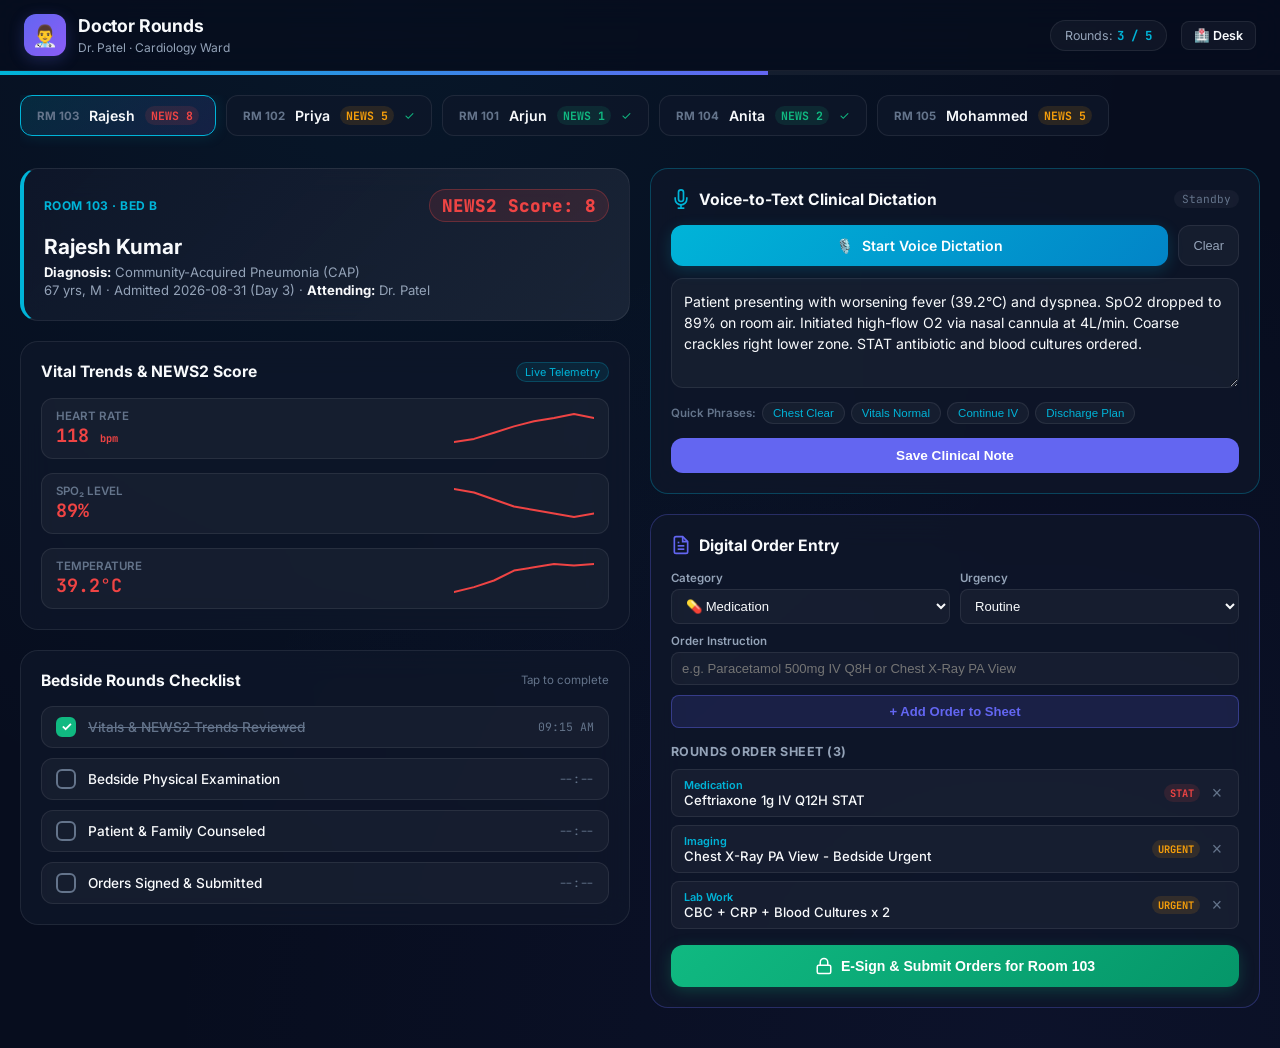
==== dashboards/doctor-rounds/index.html @ c9530bf9 "Add Doctor Rounds App dashboard with Web Speech dictation, digital order entry, and bedside checklis" ====
<!DOCTYPE html>
<html lang="en">
<head>
    <meta charset="UTF-8">
    <meta name="viewport" content="width=device-width, initial-scale=1.0">
    <meta name="description" content="Doctor Rounds App — Mobile-optimized bedside rounding tool with Web Speech dictation and digital order entry.">
    <title>Doctor Rounds — Smart Hospital</title>
    <link rel="preconnect" href="https://fonts.googleapis.com">
    <link rel="preconnect" href="https://fonts.gstatic.com" crossorigin>
    <link href="https://fonts.googleapis.com/css2?family=Inter:wght@400;500;600;700;800&family=JetBrains+Mono:wght@400;500;600&display=swap" rel="stylesheet">
    <link rel="stylesheet" href="style.css">
    <link rel="icon" href="data:image/svg+xml,<svg xmlns='http://www.w3.org/2000/svg' viewBox='0 0 100 100'><text y='.9em' font-size='90'>👨‍⚕️</text></svg>">
</head>
<body>
    <!-- App Header -->
    <header class="app-header">
        <div class="header-left">
            <div class="doctor-badge">👨‍⚕️</div>
            <div class="header-titles">
                <h1>Doctor Rounds</h1>
                <span class="doctor-name">Dr. Patel · Cardiology Ward</span>
            </div>
        </div>
        <div class="header-right">
            <div class="rounds-progress-pill">
                <span>Rounds: </span>
                <strong id="progress-count">3 / 12</strong>
            </div>
            <a href="../../index.html" class="nav-btn-link" title="Nurse Command Desk">🏥 Desk</a>
        </div>
    </header>

    <!-- Progress Bar -->
    <div class="progress-bar-container">
        <div class="progress-bar-fill" id="progress-bar-fill" style="width: 25%;"></div>
    </div>

    <!-- Main Container -->
    <main class="main-container">
        <!-- Patient Selector Carousel / Tabs -->
        <section class="patient-selector-bar" id="patient-selector-bar">
            <!-- Populated by JS -->
        </section>

        <!-- Active Patient View -->
        <div class="rounding-grid" id="rounding-grid">
            <!-- Left Panel: Patient Summary & Vital Trends -->
            <div class="grid-col patient-summary-col">
                <!-- Patient Info Card -->
                <div class="card patient-card" id="active-patient-card">
                    <!-- Populated by JS -->
                </div>

                <!-- Vital Sign Trends -->
                <div class="card">
                    <div class="card-header">
                        <h3>Vital Trends & NEWS2 Score</h3>
                        <span class="badge-live">Live Telemetry</span>
                    </div>
                    <div class="vital-sparkline-group" id="vital-sparkline-group">
                        <!-- Populated by JS -->
                    </div>
                </div>

                <!-- Rounds Checklist -->
                <div class="card">
                    <div class="card-header">
                        <h3>Bedside Rounds Checklist</h3>
                        <span class="card-subtitle">Tap to complete</span>
                    </div>
                    <div class="checklist" id="rounds-checklist">
                        <label class="check-item">
                            <input type="checkbox" id="chk-vitals" checked>
                            <span class="checkmark"></span>
                            <span class="check-text">Vitals & NEWS2 Trends Reviewed</span>
                            <span class="check-time" id="time-chk-vitals">09:15 AM</span>
                        </label>
                        <label class="check-item">
                            <input type="checkbox" id="chk-exam">
                            <span class="checkmark"></span>
                            <span class="check-text">Bedside Physical Examination</span>
                            <span class="check-time" id="time-chk-exam">--:--</span>
                        </label>
                        <label class="check-item">
                            <input type="checkbox" id="chk-counsel">
                            <span class="checkmark"></span>
                            <span class="check-text">Patient & Family Counseled</span>
                            <span class="check-time" id="time-chk-counsel">--:--</span>
                        </label>
                        <label class="check-item">
                            <input type="checkbox" id="chk-orders">
                            <span class="checkmark"></span>
                            <span class="check-text">Orders Signed & Submitted</span>
                            <span class="check-time" id="time-chk-orders">--:--</span>
                        </label>
                    </div>
                </div>
            </div>

            <!-- Right Panel: Voice Dictation & Digital Orders -->
            <div class="grid-col actions-col">
                <!-- Voice-to-Text Clinical Dictation -->
                <div class="card dictation-card">
                    <div class="card-header">
                        <div class="card-title">
                            <svg width="20" height="20" viewBox="0 0 24 24" fill="none" stroke="#00b4d8" stroke-width="2">
                                <path d="M12 1a3 3 0 0 0-3 3v8a3 3 0 0 0 6 0V4a3 3 0 0 0-3-3z"/>
                                <path d="M19 10v2a7 7 0 0 1-14 0v-2"/>
                                <line x1="12" y1="19" x2="12" y2="23"/>
                                <line x1="8" y1="23" x2="16" y2="23"/>
                            </svg>
                            <h3>Voice-to-Text Clinical Dictation</h3>
                        </div>
                        <span class="speech-status-badge" id="speech-status-badge">Standby</span>
                    </div>

                    <div class="dictation-toolbar">
                        <button class="btn-dictate" id="btn-dictate">
                            <span class="mic-icon">🎙️</span>
                            <span id="btn-dictate-label">Start Voice Dictation</span>
                        </button>
                        <button class="btn-clear" id="btn-clear-dictation" title="Clear Notes">Clear</button>
                    </div>

                    <div class="dictation-box-container">
                        <textarea id="dictation-textarea" class="dictation-textarea" placeholder="Tap 'Start Voice Dictation' to dictate clinical notes hands-free, or type notes here..."></textarea>
                    </div>

                    <div class="quick-phrase-tags">
                        <span class="phrase-label">Quick Phrases:</span>
                        <button class="tag-btn" data-phrase="Patient chest clear to auscultation. ">Chest Clear</button>
                        <button class="tag-btn" data-phrase="Afebrile, vital signs within target limits. ">Vitals Normal</button>
                        <button class="tag-btn" data-phrase="Continue IV Antibiotic protocol for 48h. ">Continue IV</button>
                        <button class="tag-btn" data-phrase="Plan for discharge evaluation tomorrow. ">Discharge Plan</button>
                    </div>

                    <div class="dictation-actions">
                        <button class="btn-primary" id="btn-save-note">Save Clinical Note</button>
                    </div>
                </div>

                <!-- Digital Order Entry & E-Sign -->
                <div class="card orders-card">
                    <div class="card-header">
                        <div class="card-title">
                            <svg width="20" height="20" viewBox="0 0 24 24" fill="none" stroke="#6366f1" stroke-width="2">
                                <path d="M14 2H6a2 2 0 0 0-2 2v16a2 2 0 0 0 2 2h12a2 2 0 0 0 2-2V8z"/>
                                <polyline points="14 2 14 8 20 8"/>
                                <line x1="16" y1="13" x2="8" y2="13"/>
                                <line x1="16" y1="17" x2="8" y2="17"/>
                                <polyline points="10 9 9 9 8 9"/>
                            </svg>
                            <h3>Digital Order Entry</h3>
                        </div>
                    </div>

                    <!-- New Order Form -->
                    <form id="order-form" class="order-form">
                        <div class="form-row">
                            <div class="form-group flex-1">
                                <label for="order-category">Category</label>
                                <select id="order-category" class="form-select">
                                    <option value="Medication">💊 Medication</option>
                                    <option value="Lab Work">🔬 Lab Work</option>
                                    <option value="Imaging">🩻 Imaging / Radiology</option>
                                    <option value="Consultation">👨‍⚕️ Specialist Consult</option>
                                    <option value="Nursing Care">🩺 Nursing Procedure</option>
                                </select>
                            </div>
                            <div class="form-group flex-1">
                                <label for="order-urgency">Urgency</label>
                                <select id="order-urgency" class="form-select">
                                    <option value="Routine">Routine</option>
                                    <option value="URGENT">🟡 URGENT</option>
                                    <option value="STAT">🔴 STAT (Immediate)</option>
                                </select>
                            </div>
                        </div>

                        <div class="form-group">
                            <label for="order-details">Order Instruction</label>
                            <input type="text" id="order-details" class="form-input" placeholder="e.g. Paracetamol 500mg IV Q8H or Chest X-Ray PA View" required>
                        </div>

                        <button type="submit" class="btn-add-order">+ Add Order to Sheet</button>
                    </form>

                    <!-- Active Orders Sheet -->
                    <div class="orders-sheet">
                        <div class="sheet-title">Rounds Order Sheet (<span id="order-count">2</span>)</div>
                        <div class="order-list" id="order-list">
                            <!-- Populated by JS -->
                        </div>
                    </div>

                    <!-- Digital Sign-Off Button -->
                    <div class="esign-container">
                        <button class="btn-esign" id="btn-esign">
                            <svg width="18" height="18" viewBox="0 0 24 24" fill="none" stroke="currentColor" stroke-width="2">
                                <rect x="3" y="11" width="18" height="11" rx="2" ry="2"/>
                                <path d="M7 11V7a5 5 0 0 1 10 0v4"/>
                            </svg>
                            <span>E-Sign & Submit Orders for Room <span id="esign-room">103</span></span>
                        </button>
                    </div>
                </div>
            </div>
        </div>
    </main>

    <script src="app.js"></script>
</body>
</html>
---- dashboards/doctor-rounds/style.css ----
/* ============================================
   DOCTOR ROUNDS APP — Design System
   AI-Powered Smart Hospital Room
   ============================================ */

/* --- Custom Properties --- */
:root {
    --bg-dark: #070d1e;
    --bg-card: rgba(15, 23, 42, 0.75);
    --bg-card-hover: rgba(22, 33, 62, 0.85);
    --bg-glass: rgba(255, 255, 255, 0.04);
    
    --border-light: rgba(255, 255, 255, 0.08);
    --border-focus: rgba(0, 180, 216, 0.5);

    --text-main: #f8fafc;
    --text-sub: #94a3b8;
    --text-muted: #64748b;

    --accent-teal: #00b4d8;
    --accent-blue: #3b82f6;
    --accent-indigo: #6366f1;
    --accent-purple: #8b5cf6;

    --status-low: #10b981;
    --status-low-bg: rgba(16, 185, 129, 0.12);

    --status-medium: #f59e0b;
    --status-medium-bg: rgba(245, 158, 11, 0.12);

    --status-high: #ef4444;
    --status-high-bg: rgba(239, 68, 68, 0.12);

    --font-sans: 'Inter', system-ui, -apple-system, sans-serif;
    --font-mono: 'JetBrains Mono', monospace;

    --radius-sm: 8px;
    --radius-md: 12px;
    --radius-lg: 18px;
    --radius-full: 9999px;
}

*, *::before, *::after {
    box-sizing: border-box;
    margin: 0;
    padding: 0;
}

body {
    font-family: var(--font-sans);
    background: var(--bg-dark);
    color: var(--text-main);
    min-height: 100vh;
    overflow-x: hidden;
    background-image: 
        radial-gradient(ellipse at 30% 0%, rgba(0, 180, 216, 0.06) 0%, transparent 60%),
        radial-gradient(ellipse at 80% 100%, rgba(99, 102, 241, 0.06) 0%, transparent 60%);
    -webkit-font-smoothing: antialiased;
}

/* App Header */
.app-header {
    display: flex;
    align-items: center;
    justify-content: space-between;
    padding: 14px 24px;
    background: rgba(7, 13, 30, 0.85);
    backdrop-filter: blur(16px);
    border-bottom: 1px solid var(--border-light);
    position: sticky;
    top: 0;
    z-index: 100;
}

.header-left {
    display: flex;
    align-items: center;
    gap: 12px;
}

.doctor-badge {
    width: 42px;
    height: 42px;
    border-radius: var(--radius-md);
    background: linear-gradient(135deg, var(--accent-indigo), var(--accent-purple));
    display: flex;
    align-items: center;
    justify-content: center;
    font-size: 1.3rem;
    box-shadow: 0 4px 15px rgba(99, 102, 241, 0.25);
}

.header-titles h1 {
    font-size: 1.1rem;
    font-weight: 700;
    letter-spacing: -0.01em;
}

.doctor-name {
    font-size: 0.75rem;
    color: var(--text-sub);
}

.header-right {
    display: flex;
    align-items: center;
    gap: 14px;
}

.rounds-progress-pill {
    background: var(--bg-glass);
    border: 1px solid var(--border-light);
    border-radius: var(--radius-full);
    padding: 6px 14px;
    font-size: 0.78rem;
    color: var(--text-sub);
}

.rounds-progress-pill strong {
    color: var(--accent-teal);
    font-family: var(--font-mono);
}

.nav-btn-link {
    background: var(--bg-glass);
    border: 1px solid var(--border-light);
    border-radius: var(--radius-sm);
    padding: 6px 12px;
    color: var(--text-main);
    text-decoration: none;
    font-size: 0.78rem;
    font-weight: 600;
    transition: all 0.2s ease;
}

.nav-btn-link:hover {
    background: rgba(0, 180, 216, 0.15);
    border-color: var(--accent-teal);
    color: var(--accent-teal);
}

/* Progress Bar */
.progress-bar-container {
    height: 4px;
    background: rgba(255, 255, 255, 0.05);
    width: 100%;
}

.progress-bar-fill {
    height: 100%;
    background: linear-gradient(90deg, var(--accent-teal), var(--accent-indigo));
    transition: width 0.4s ease;
}

/* Main Layout */
.main-container {
    max-width: 1280px;
    margin: 0 auto;
    padding: 20px;
}

/* Patient Selector Horizontal Scrollbar */
.patient-selector-bar {
    display: flex;
    gap: 10px;
    overflow-x: auto;
    padding-bottom: 12px;
    margin-bottom: 20px;
    scrollbar-width: thin;
}

.patient-tab {
    display: flex;
    align-items: center;
    gap: 10px;
    padding: 10px 16px;
    background: var(--bg-card);
    border: 1px solid var(--border-light);
    border-radius: var(--radius-md);
    cursor: pointer;
    white-space: nowrap;
    transition: all 0.2s ease;
    flex-shrink: 0;
}

.patient-tab:hover {
    background: var(--bg-card-hover);
    border-color: rgba(255, 255, 255, 0.15);
}

.patient-tab.active {
    background: linear-gradient(135deg, rgba(0, 180, 216, 0.15), rgba(99, 102, 241, 0.15));
    border-color: var(--accent-teal);
    box-shadow: 0 0 15px rgba(0, 180, 216, 0.15);
}

.patient-tab .tab-room {
    font-size: 0.72rem;
    font-weight: 700;
    color: var(--text-muted);
    text-transform: uppercase;
}

.patient-tab .tab-name {
    font-size: 0.88rem;
    font-weight: 600;
}

.patient-tab .tab-news {
    font-family: var(--font-mono);
    font-size: 0.72rem;
    font-weight: 700;
    padding: 2px 6px;
    border-radius: var(--radius-full);
}

.tab-news.high { background: var(--status-high-bg); color: var(--status-high); }
.tab-news.medium { background: var(--status-medium-bg); color: var(--status-medium); }
.tab-news.low { background: var(--status-low-bg); color: var(--status-low); }

/* Rounding Grid */
.rounding-grid {
    display: grid;
    grid-template-columns: 1fr 1fr;
    gap: 20px;
}

/* Card Base */
.card {
    background: var(--bg-card);
    backdrop-filter: blur(16px);
    border: 1px solid var(--border-light);
    border-radius: var(--radius-lg);
    padding: 20px;
    margin-bottom: 20px;
}

.card-header {
    display: flex;
    align-items: center;
    justify-content: space-between;
    margin-bottom: 16px;
}

.card-header h3 {
    font-size: 0.98rem;
    font-weight: 700;
}

.card-title {
    display: flex;
    align-items: center;
    gap: 8px;
}

.card-subtitle {
    font-size: 0.72rem;
    color: var(--text-muted);
}

.badge-live {
    font-size: 0.68rem;
    color: var(--accent-teal);
    background: rgba(0, 180, 216, 0.1);
    border: 1px solid rgba(0, 180, 216, 0.25);
    border-radius: var(--radius-full);
    padding: 2px 8px;
}

/* Active Patient Card */
.patient-card {
    background: linear-gradient(135deg, rgba(15, 23, 42, 0.9), rgba(30, 41, 59, 0.8));
    border-left: 4px solid var(--accent-teal);
}

.patient-header-top {
    display: flex;
    align-items: center;
    justify-content: space-between;
    margin-bottom: 12px;
}

.p-room-badge {
    font-size: 0.75rem;
    font-weight: 700;
    color: var(--accent-teal);
    text-transform: uppercase;
    letter-spacing: 0.04em;
}

.p-news-large {
    font-family: var(--font-mono);
    font-size: 1.1rem;
    font-weight: 800;
    padding: 4px 12px;
    border-radius: var(--radius-full);
}

.p-news-large.high { background: var(--status-high-bg); color: var(--status-high); border: 1px solid rgba(239, 68, 68, 0.3); }
.p-news-large.medium { background: var(--status-medium-bg); color: var(--status-medium); border: 1px solid rgba(245, 158, 11, 0.3); }
.p-news-large.low { background: var(--status-low-bg); color: var(--status-low); border: 1px solid rgba(16, 185, 129, 0.3); }

.p-name {
    font-size: 1.3rem;
    font-weight: 700;
    margin-bottom: 4px;
}

.p-details {
    font-size: 0.82rem;
    color: var(--text-sub);
    line-height: 1.4;
}

.p-details strong {
    color: var(--text-main);
}

/* Sparklines in rounds */
.vital-sparkline-group {
    display: flex;
    flex-direction: column;
    gap: 14px;
}

.vital-spark-row {
    display: flex;
    align-items: center;
    justify-content: space-between;
    padding: 10px 14px;
    background: var(--bg-glass);
    border: 1px solid var(--border-light);
    border-radius: var(--radius-md);
}

.v-label-group {
    display: flex;
    flex-direction: column;
    min-width: 90px;
}

.v-name {
    font-size: 0.72rem;
    font-weight: 600;
    color: var(--text-muted);
    text-transform: uppercase;
}

.v-val {
    font-family: var(--font-mono);
    font-size: 1.15rem;
    font-weight: 700;
}

.v-val.danger { color: var(--status-high); }
.v-val.warning { color: var(--status-medium); }

.v-spark-canvas {
    width: 140px;
    height: 32px;
}

/* Checklist */
.checklist {
    display: flex;
    flex-direction: column;
    gap: 10px;
}

.check-item {
    display: flex;
    align-items: center;
    gap: 12px;
    padding: 10px 14px;
    background: var(--bg-glass);
    border: 1px solid var(--border-light);
    border-radius: var(--radius-md);
    cursor: pointer;
    user-select: none;
    transition: all 0.2s ease;
}

.check-item:hover {
    background: rgba(255, 255, 255, 0.06);
}

.check-item input {
    display: none;
}

.checkmark {
    width: 20px;
    height: 20px;
    border-radius: 6px;
    border: 2px solid var(--text-muted);
    display: flex;
    align-items: center;
    justify-content: center;
    transition: all 0.2s ease;
    flex-shrink: 0;
}

.check-item input:checked + .checkmark {
    background: var(--status-low);
    border-color: var(--status-low);
}

.check-item input:checked + .checkmark::after {
    content: '✓';
    color: white;
    font-size: 0.8rem;
    font-weight: 700;
}

.check-text {
    font-size: 0.85rem;
    font-weight: 500;
    flex: 1;
}

.check-item input:checked ~ .check-text {
    color: var(--text-muted);
    text-decoration: line-through;
}

.check-time {
    font-family: var(--font-mono);
    font-size: 0.72rem;
    color: var(--text-muted);
}

/* Voice Dictation */
.dictation-card {
    border-color: rgba(0, 180, 216, 0.3);
}

.speech-status-badge {
    font-size: 0.7rem;
    padding: 2px 8px;
    border-radius: var(--radius-full);
    background: var(--bg-glass);
    color: var(--text-muted);
    font-family: var(--font-mono);
}

.speech-status-badge.recording {
    background: rgba(239, 68, 68, 0.15);
    color: var(--status-high);
    border: 1px solid rgba(239, 68, 68, 0.3);
    animation: pulse 1.5s infinite;
}

@keyframes pulse {
    0%, 100% { opacity: 1; }
    50% { opacity: 0.5; }
}

.dictation-toolbar {
    display: flex;
    gap: 10px;
    margin-bottom: 12px;
}

.btn-dictate {
    flex: 1;
    display: flex;
    align-items: center;
    justify-content: center;
    gap: 8px;
    background: linear-gradient(135deg, var(--accent-teal), #0284c7);
    color: white;
    border: none;
    border-radius: var(--radius-md);
    padding: 12px;
    font-family: var(--font-sans);
    font-size: 0.88rem;
    font-weight: 600;
    cursor: pointer;
    transition: all 0.2s ease;
    box-shadow: 0 4px 15px rgba(0, 180, 216, 0.2);
}

.btn-dictate:hover {
    box-shadow: 0 6px 20px rgba(0, 180, 216, 0.35);
}

.btn-dictate.recording {
    background: linear-gradient(135deg, #ef4444, #dc2626);
    box-shadow: 0 4px 15px rgba(239, 68, 68, 0.3);
}

.btn-clear {
    background: var(--bg-glass);
    border: 1px solid var(--border-light);
    color: var(--text-sub);
    border-radius: var(--radius-md);
    padding: 0 14px;
    font-size: 0.8rem;
    cursor: pointer;
}

.dictation-textarea {
    width: 100%;
    min-height: 110px;
    background: var(--bg-glass);
    border: 1px solid var(--border-light);
    border-radius: var(--radius-md);
    padding: 12px;
    color: var(--text-main);
    font-family: var(--font-sans);
    font-size: 0.88rem;
    line-height: 1.5;
    outline: none;
    resize: vertical;
    transition: border-color 0.2s;
}

.dictation-textarea:focus {
    border-color: var(--accent-teal);
}

.quick-phrase-tags {
    display: flex;
    align-items: center;
    gap: 6px;
    flex-wrap: wrap;
    margin: 10px 0 14px;
}

.phrase-label {
    font-size: 0.72rem;
    color: var(--text-muted);
    font-weight: 600;
}

.tag-btn {
    background: var(--bg-glass);
    border: 1px solid var(--border-light);
    border-radius: var(--radius-full);
    color: var(--accent-teal);
    font-size: 0.72rem;
    padding: 4px 10px;
    cursor: pointer;
    transition: all 0.2s ease;
}

.tag-btn:hover {
    background: rgba(0, 180, 216, 0.12);
    border-color: var(--accent-teal);
}

.btn-primary {
    width: 100%;
    background: var(--accent-indigo);
    color: white;
    border: none;
    border-radius: var(--radius-md);
    padding: 10px;
    font-size: 0.85rem;
    font-weight: 600;
    cursor: pointer;
}

/* Digital Orders */
.orders-card {
    border-color: rgba(99, 102, 241, 0.3);
}

.order-form {
    display: flex;
    flex-direction: column;
    gap: 10px;
    margin-bottom: 16px;
}

.form-row {
    display: flex;
    gap: 10px;
}

.flex-1 { flex: 1; }

.form-group label {
    display: block;
    font-size: 0.72rem;
    font-weight: 600;
    color: var(--text-sub);
    margin-bottom: 4px;
}

.form-select, .form-input {
    width: 100%;
    background: var(--bg-glass);
    border: 1px solid var(--border-light);
    border-radius: var(--radius-sm);
    padding: 8px 10px;
    color: var(--text-main);
    font-size: 0.82rem;
    outline: none;
}

.form-select option {
    background: #0f172a;
}

.btn-add-order {
    background: rgba(99, 102, 241, 0.15);
    border: 1px solid rgba(99, 102, 241, 0.4);
    color: var(--accent-indigo);
    border-radius: var(--radius-sm);
    padding: 8px;
    font-size: 0.82rem;
    font-weight: 600;
    cursor: pointer;
    transition: all 0.2s;
}

.btn-add-order:hover {
    background: rgba(99, 102, 241, 0.25);
}

/* Order List */
.sheet-title {
    font-size: 0.78rem;
    font-weight: 700;
    color: var(--text-sub);
    text-transform: uppercase;
    letter-spacing: 0.04em;
    margin-bottom: 10px;
}

.order-list {
    display: flex;
    flex-direction: column;
    gap: 8px;
    max-height: 180px;
    overflow-y: auto;
    margin-bottom: 16px;
}

.order-item {
    display: flex;
    align-items: center;
    justify-content: space-between;
    padding: 8px 12px;
    background: var(--bg-glass);
    border: 1px solid var(--border-light);
    border-radius: var(--radius-sm);
}

.order-info {
    display: flex;
    flex-direction: column;
}

.order-cat {
    font-size: 0.68rem;
    font-weight: 600;
    color: var(--accent-teal);
}

.order-text {
    font-size: 0.82rem;
    font-weight: 500;
}

.order-urgency-tag {
    font-size: 0.65rem;
    font-weight: 700;
    padding: 2px 6px;
    border-radius: var(--radius-full);
    font-family: var(--font-mono);
}

.order-urgency-tag.STAT { background: var(--status-high-bg); color: var(--status-high); }
.order-urgency-tag.URGENT { background: var(--status-medium-bg); color: var(--status-medium); }
.order-urgency-tag.Routine { background: rgba(255, 255, 255, 0.06); color: var(--text-sub); }

.btn-remove-order {
    background: none;
    border: none;
    color: var(--text-muted);
    cursor: pointer;
    font-size: 1.1rem;
    padding: 0 4px;
}

.btn-remove-order:hover {
    color: var(--status-high);
}

.btn-esign {
    width: 100%;
    display: flex;
    align-items: center;
    justify-content: center;
    gap: 8px;
    background: linear-gradient(135deg, var(--status-low), #059669);
    color: white;
    border: none;
    border-radius: var(--radius-md);
    padding: 12px;
    font-size: 0.88rem;
    font-weight: 700;
    cursor: pointer;
    box-shadow: 0 4px 15px rgba(16, 185, 129, 0.25);
    transition: all 0.2s ease;
}

.btn-esign:hover {
    box-shadow: 0 6px 20px rgba(16, 185, 129, 0.35);
}

/* Responsive */
@media (max-width: 900px) {
    .rounding-grid {
        grid-template-columns: 1fr;
    }
}
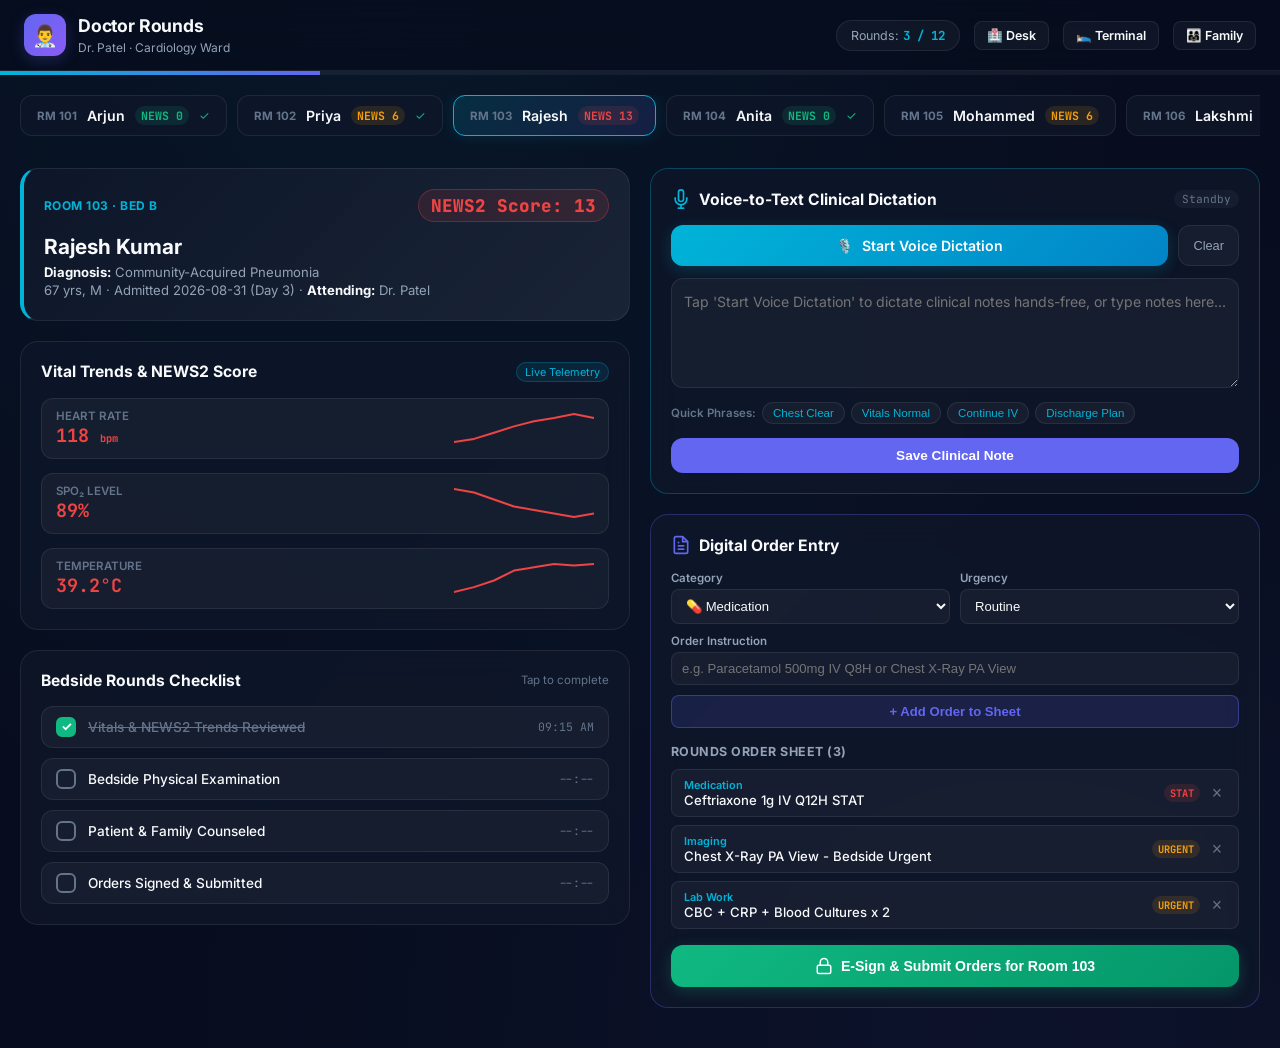
==== commit f3a6a1f3: "connected" ====
--- a/dashboards/doctor-rounds/index.html
+++ b/dashboards/doctor-rounds/index.html
@@ -26,7 +26,9 @@
                 <span>Rounds: </span>
                 <strong id="progress-count">3 / 12</strong>
             </div>
-            <a href="../../index.html" class="nav-btn-link" title="Nurse Command Desk">🏥 Desk</a>
+            <a href="../../index.html" class="nav-btn-link" title="Nurse Command Station">🏥 Desk</a>
+            <a href="../patient-terminal/index.html" class="nav-btn-link" title="Patient Bedside Terminal">🛌 Terminal</a>
+            <a href="../family-portal/index.html" class="nav-btn-link" title="Family Portal">👨‍👩‍👧 Family</a>
         </div>
     </header>
 
@@ -208,6 +210,7 @@
         </div>
     </main>
 
+    <script src="../../js/shared-store.js"></script>
     <script src="app.js"></script>
 </body>
 </html>
